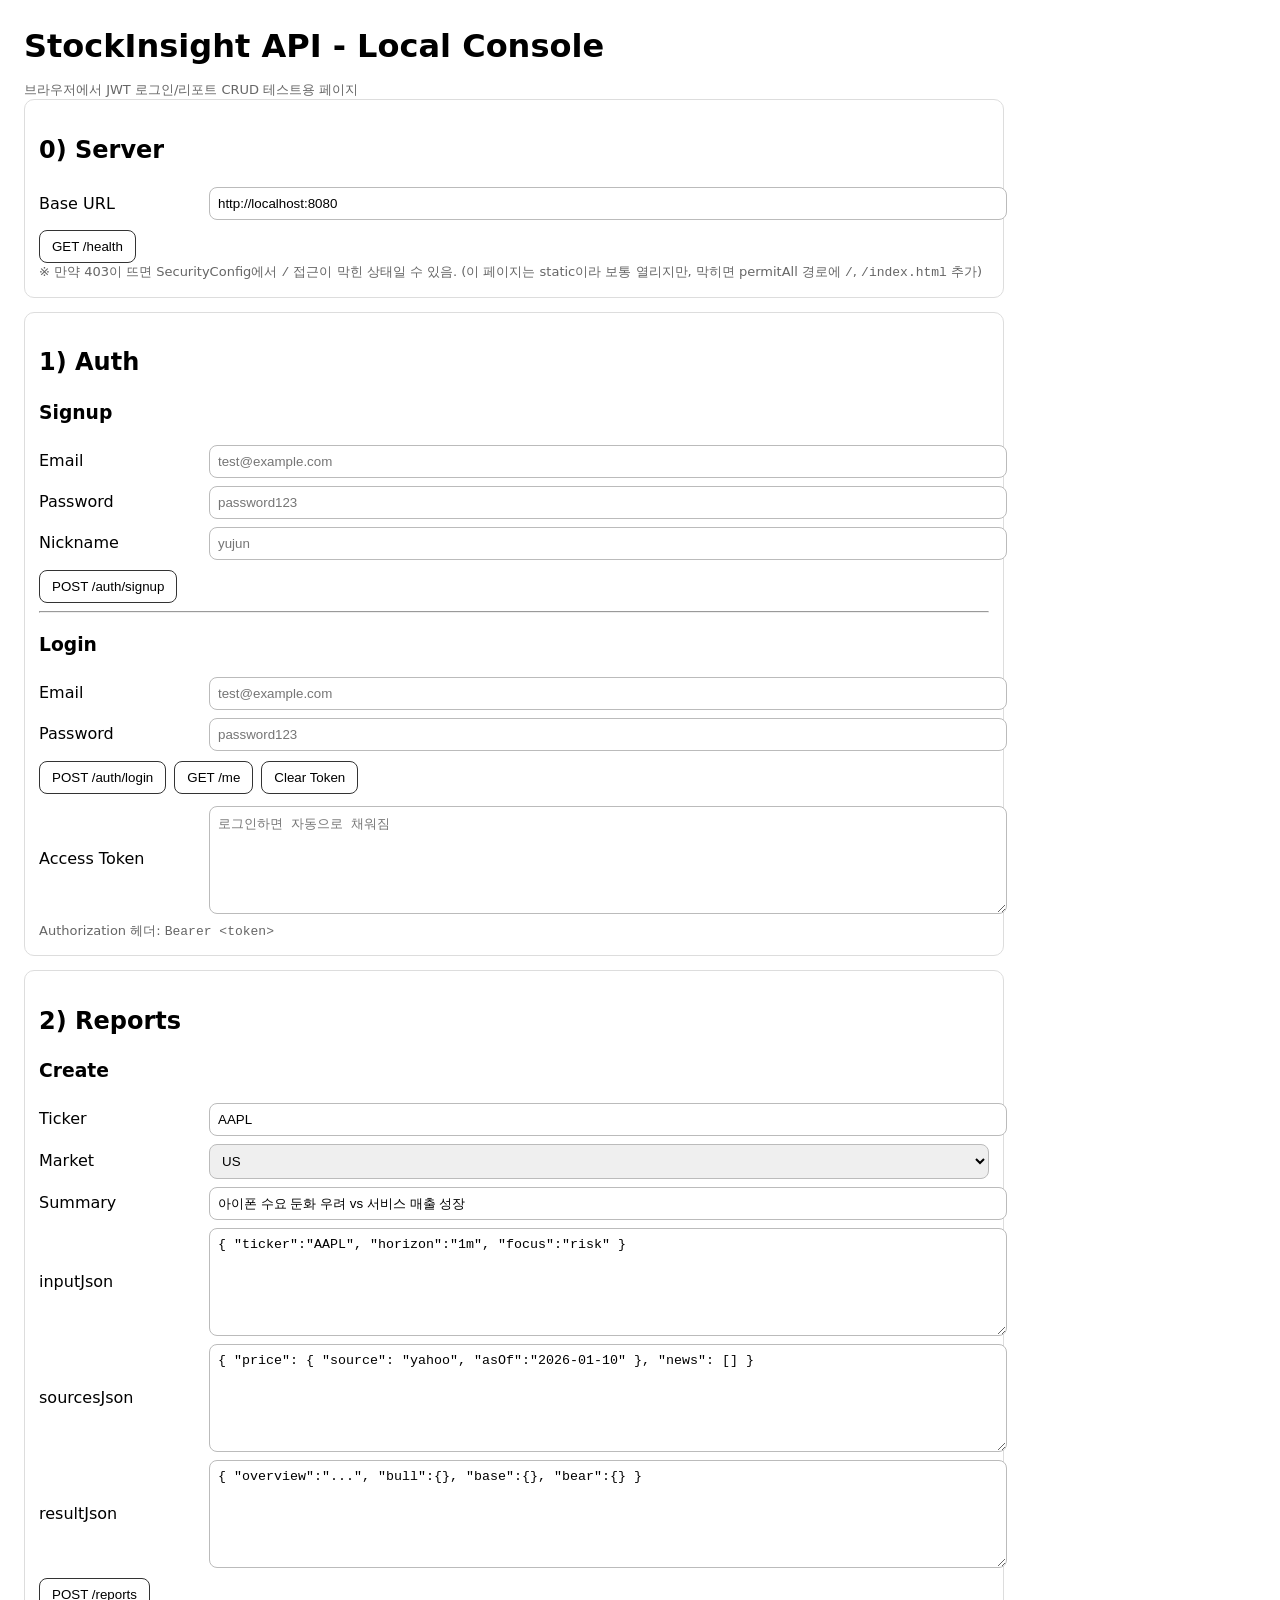
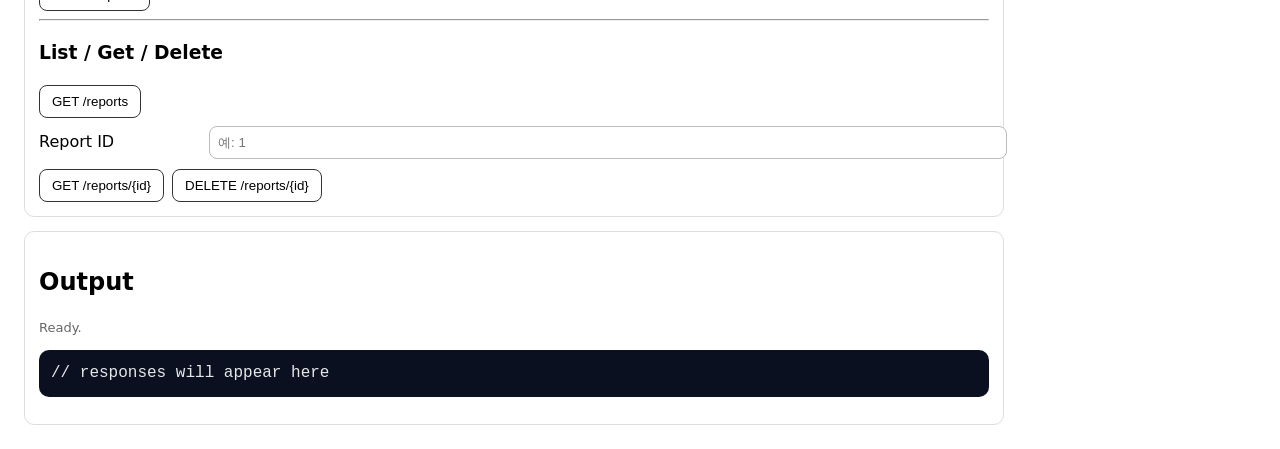
==== src/main/resources/static/index.html @ 6be4c39c "feat: implement reports CRUD endpoints (v0)" ====
<!doctype html>
<html lang="ko">
<head>
    <meta charset="utf-8" />
    <meta name="viewport" content="width=device-width,initial-scale=1" />
    <title>StockInsight API - Local Console</title>
    <style>
        body { font-family: system-ui, -apple-system, Arial, sans-serif; margin: 24px; line-height: 1.4; }
        h1 { margin: 0 0 12px; }
        .grid { display: grid; grid-template-columns: 1fr; gap: 14px; max-width: 980px; }
        .card { border: 1px solid #ddd; border-radius: 10px; padding: 14px; }
        .row { display: grid; grid-template-columns: 160px 1fr; gap: 10px; align-items: center; margin: 8px 0; }
        input, textarea, select { width: 100%; padding: 8px; border: 1px solid #bbb; border-radius: 8px; }
        textarea { min-height: 90px; font-family: ui-monospace, SFMono-Regular, Menlo, Monaco, Consolas, "Liberation Mono", monospace; }
        button { padding: 8px 12px; border: 1px solid #333; background: #fff; border-radius: 8px; cursor: pointer; }
        button:hover { background: #f2f2f2; }
        .btns { display: flex; gap: 8px; flex-wrap: wrap; margin-top: 10px; }
        .muted { color: #666; font-size: 13px; }
        .ok { color: #0a7; }
        .err { color: #c00; }
        pre { background: #0b1020; color: #e7e7e7; padding: 12px; border-radius: 10px; overflow: auto; }
        code { font-family: ui-monospace, SFMono-Regular, Menlo, Monaco, Consolas, "Liberation Mono", monospace; }
    </style>
</head>
<body>
<h1>StockInsight API - Local Console</h1>
<div class="muted">브라우저에서 JWT 로그인/리포트 CRUD 테스트용 페이지</div>

<div class="grid">

    <div class="card">
        <h2>0) Server</h2>
        <div class="row">
            <div>Base URL</div>
            <input id="baseUrl" value="http://localhost:8080" />
        </div>
        <div class="btns">
            <button onclick="health()">GET /health</button>
        </div>
        <div class="muted">※ 만약 403이 뜨면 SecurityConfig에서 <code>/</code> 접근이 막힌 상태일 수 있음. (이 페이지는 static이라 보통 열리지만, 막히면 permitAll 경로에 <code>/</code>, <code>/index.html</code> 추가)</div>
    </div>

    <div class="card">
        <h2>1) Auth</h2>

        <h3>Signup</h3>
        <div class="row">
            <div>Email</div>
            <input id="suEmail" placeholder="test@example.com" />
        </div>
        <div class="row">
            <div>Password</div>
            <input id="suPw" type="password" placeholder="password123" />
        </div>
        <div class="row">
            <div>Nickname</div>
            <input id="suNick" placeholder="yujun" />
        </div>
        <div class="btns">
            <button onclick="signup()">POST /auth/signup</button>
        </div>

        <hr />

        <h3>Login</h3>
        <div class="row">
            <div>Email</div>
            <input id="liEmail" placeholder="test@example.com" />
        </div>
        <div class="row">
            <div>Password</div>
            <input id="liPw" type="password" placeholder="password123" />
        </div>
        <div class="btns">
            <button onclick="login()">POST /auth/login</button>
            <button onclick="me()">GET /me</button>
            <button onclick="clearToken()">Clear Token</button>
        </div>

        <div class="row" style="margin-top:12px;">
            <div>Access Token</div>
            <textarea id="token" placeholder="로그인하면 자동으로 채워짐"></textarea>
        </div>
        <div class="muted">Authorization 헤더: <code>Bearer &lt;token&gt;</code></div>
    </div>

    <div class="card">
        <h2>2) Reports</h2>

        <h3>Create</h3>
        <div class="row">
            <div>Ticker</div>
            <input id="rpTicker" value="AAPL" />
        </div>
        <div class="row">
            <div>Market</div>
            <select id="rpMarket">
                <option value="US" selected>US</option>
                <option value="KR">KR</option>
            </select>
        </div>
        <div class="row">
            <div>Summary</div>
            <input id="rpSummary" value="아이폰 수요 둔화 우려 vs 서비스 매출 성장" />
        </div>
        <div class="row">
            <div>inputJson</div>
            <textarea id="rpInputJson">{ "ticker":"AAPL", "horizon":"1m", "focus":"risk" }</textarea>
        </div>
        <div class="row">
            <div>sourcesJson</div>
            <textarea id="rpSourcesJson">{ "price": { "source": "yahoo", "asOf":"2026-01-10" }, "news": [] }</textarea>
        </div>
        <div class="row">
            <div>resultJson</div>
            <textarea id="rpResultJson">{ "overview":"...", "bull":{}, "base":{}, "bear":{} }</textarea>
        </div>
        <div class="btns">
            <button onclick="createReport()">POST /reports</button>
        </div>

        <hr />

        <h3>List / Get / Delete</h3>
        <div class="btns">
            <button onclick="listReports()">GET /reports</button>
        </div>
        <div class="row">
            <div>Report ID</div>
            <input id="rpId" placeholder="예: 1" />
        </div>
        <div class="btns">
            <button onclick="getReport()">GET /reports/{id}</button>
            <button onclick="deleteReport()">DELETE /reports/{id}</button>
        </div>
    </div>

    <div class="card">
        <h2>Output</h2>
        <div id="status" class="muted">Ready.</div>
        <pre id="out"><code>// responses will appear here</code></pre>
    </div>

</div>

<script>
    function $(id){ return document.getElementById(id); }

    function baseUrl(){
        return $("baseUrl").value.replace(/\/+$/,'');
    }

    function setStatus(msg, ok=true){
        const el = $("status");
        el.className = ok ? "ok" : "err";
        el.textContent = msg;
    }

    function pretty(obj){
        try { return JSON.stringify(obj, null, 2); } catch(e) { return String(obj); }
    }

    async function request(method, path, body=null, auth=false){
        const url = baseUrl() + path;

        const headers = { "Content-Type": "application/json" };
        if(auth){
            const t = $("token").value.trim();
            if(!t){
                setStatus("토큰이 비어있음: 먼저 로그인하세요.", false);
                throw new Error("No token");
            }
            headers["Authorization"] = "Bearer " + t;
        }

        const opts = { method, headers };
        if(body !== null){
            opts.body = JSON.stringify(body);
        }

        const res = await fetch(url, opts);
        const text = await res.text();

        let data;
        try { data = text ? JSON.parse(text) : null; }
        catch(e){ data = text; }

        $("out").textContent =
            `HTTP ${res.status} ${res.statusText}\n` +
            `URL: ${url}\n\n` +
            (typeof data === "string" ? data : pretty(data));

        if(!res.ok){
            setStatus(`❌ ${method} ${path} -> ${res.status}`, false);
        }else{
            setStatus(`✅ ${method} ${path} -> ${res.status}`, true);
        }
        return { res, data };
    }

    // --- Server ---
    async function health(){
        await request("GET", "/health");
    }

    // --- Auth ---
    async function signup(){
        const body = {
            email: $("suEmail").value.trim(),
            password: $("suPw").value,
            nickname: $("suNick").value.trim()
        };
        await request("POST", "/auth/signup", body);
    }

    async function login(){
        const body = {
            email: $("liEmail").value.trim(),
            password: $("liPw").value
        };
        const { data } = await request("POST", "/auth/login", body);

        // { "accessToken": "..." } 기대
        if(data && data.accessToken){
            $("token").value = data.accessToken;
            setStatus("✅ 로그인 성공: 토큰 저장됨", true);
        }
    }

    async function me(){
        await request("GET", "/me", null, true);
    }

    function clearToken(){
        $("token").value = "";
        setStatus("Token cleared.", true);
        $("out").textContent = "// responses will appear here";
    }

    // --- Reports ---
    function parseJsonOrFail(textareaId){
        const raw = $(textareaId).value.trim();
        if(!raw) return "{}";
        // 서버는 String으로 저장할 거라 "문자열"로 넘겨야 함.
        // 하지만 사용자가 JSON을 입력하니, 일단 JSON parse 검증만 하고,
        // 다시 string으로 원문을 저장하는 방식으로 전송.
        JSON.parse(raw);
        return raw;
    }

    async function createReport(){
        const body = {
            ticker: $("rpTicker").value.trim(),
            market: $("rpMarket").value,
            summary: $("rpSummary").value.trim(),
            inputJson: parseJsonOrFail("rpInputJson"),
            sourcesJson: parseJsonOrFail("rpSourcesJson"),
            resultJson: parseJsonOrFail("rpResultJson")
        };
        await request("POST", "/reports", body, true);
    }

    async function listReports(){
        await request("GET", "/reports", null, true);
    }

    async function getReport(){
        const id = $("rpId").value.trim();
        if(!id){ setStatus("Report ID를 입력하세요.", false); return; }
        await request("GET", `/reports/${encodeURIComponent(id)}`, null, true);
    }

    async function deleteReport(){
        const id = $("rpId").value.trim();
        if(!id){ setStatus("Report ID를 입력하세요.", false); return; }
        await request("DELETE", `/reports/${encodeURIComponent(id)}`, null, true);
    }
</script>
</body>
</html>
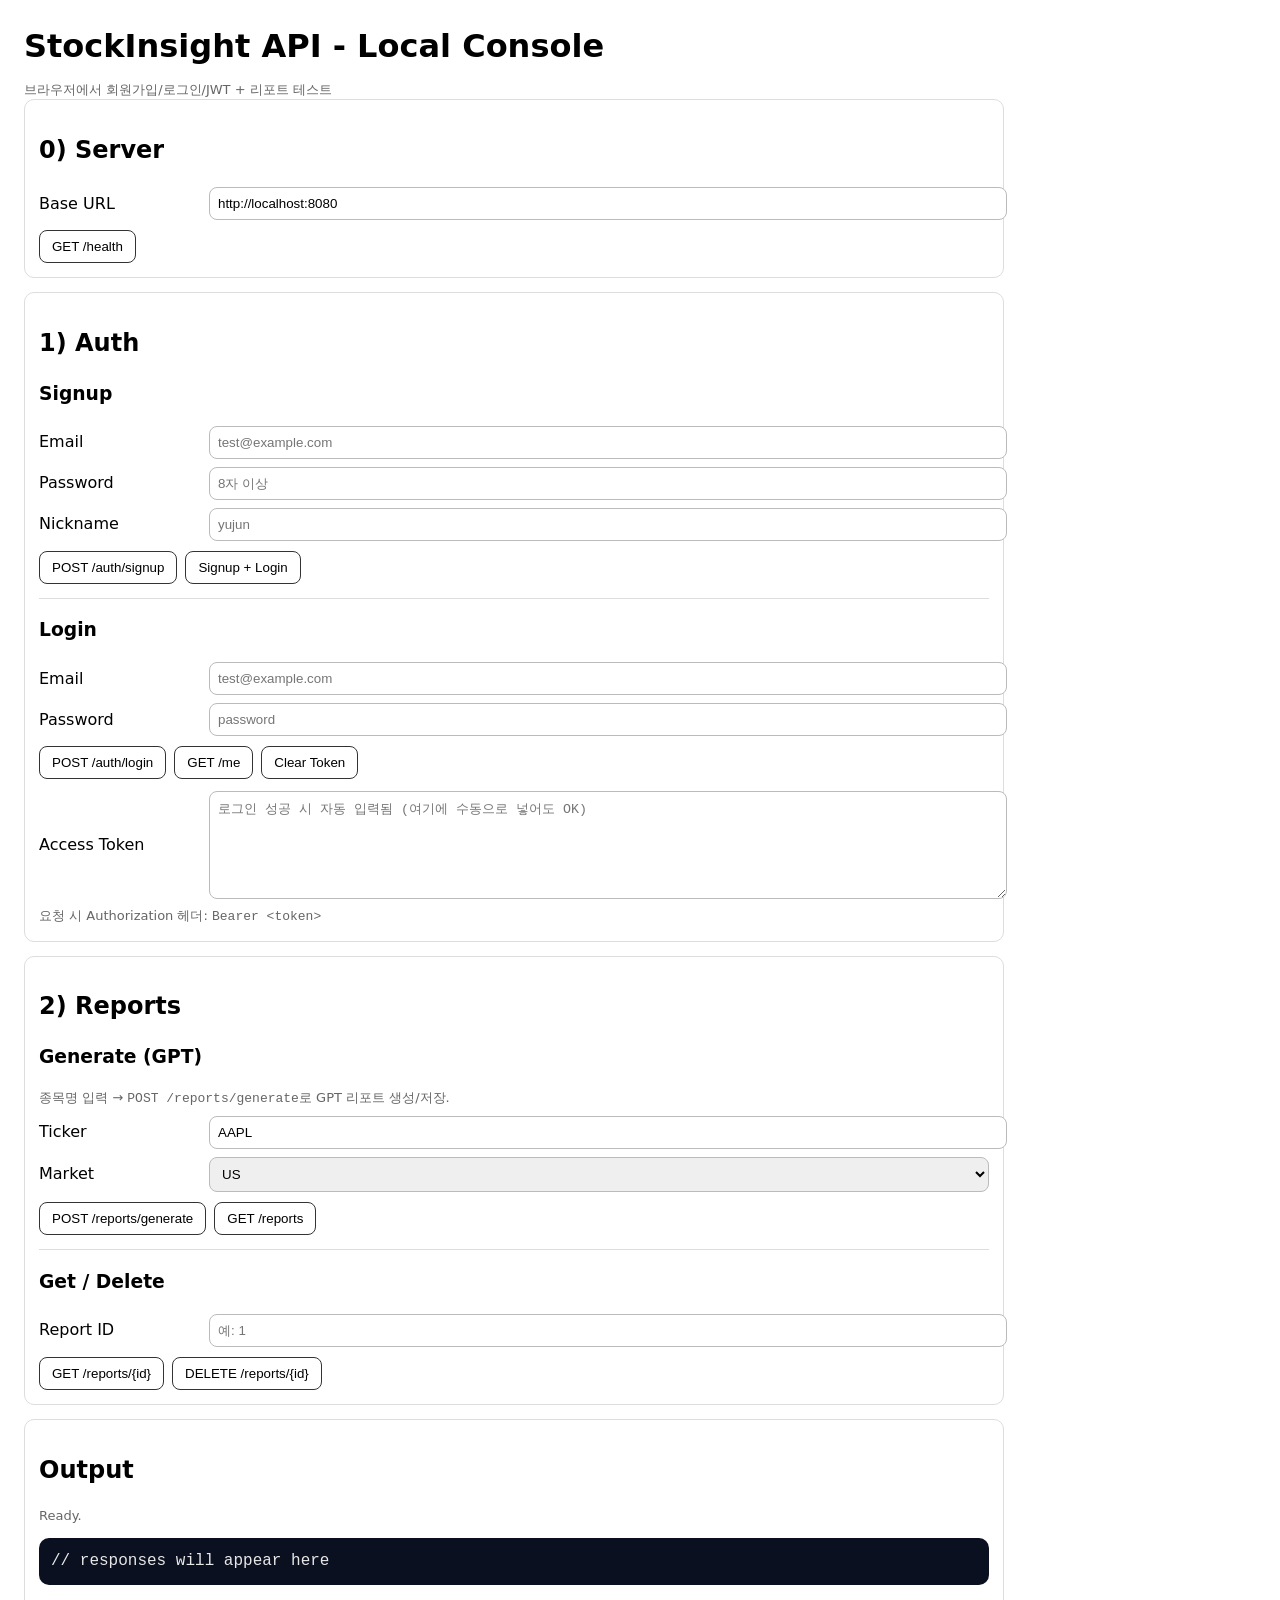
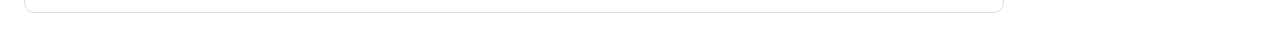
==== commit 450797d6: "feat(report): add GPT-based report generation endpoint (billing pending)" ====
--- a/src/main/resources/static/index.html
+++ b/src/main/resources/static/index.html
@@ -20,11 +20,13 @@
         .err { color: #c00; }
         pre { background: #0b1020; color: #e7e7e7; padding: 12px; border-radius: 10px; overflow: auto; }
         code { font-family: ui-monospace, SFMono-Regular, Menlo, Monaco, Consolas, "Liberation Mono", monospace; }
+        hr { border: 0; border-top: 1px solid #ddd; margin: 14px 0; }
     </style>
 </head>
+
 <body>
 <h1>StockInsight API - Local Console</h1>
-<div class="muted">브라우저에서 JWT 로그인/리포트 CRUD 테스트용 페이지</div>
+<div class="muted">브라우저에서 회원가입/로그인/JWT + 리포트 테스트</div>
 
 <div class="grid">
 
@@ -37,7 +39,6 @@
         <div class="btns">
             <button onclick="health()">GET /health</button>
         </div>
-        <div class="muted">※ 만약 403이 뜨면 SecurityConfig에서 <code>/</code> 접근이 막힌 상태일 수 있음. (이 페이지는 static이라 보통 열리지만, 막히면 permitAll 경로에 <code>/</code>, <code>/index.html</code> 추가)</div>
     </div>
 
     <div class="card">
@@ -50,7 +51,7 @@
         </div>
         <div class="row">
             <div>Password</div>
-            <input id="suPw" type="password" placeholder="password123" />
+            <input id="suPw" type="password" placeholder="8자 이상" />
         </div>
         <div class="row">
             <div>Nickname</div>
@@ -58,6 +59,7 @@
         </div>
         <div class="btns">
             <button onclick="signup()">POST /auth/signup</button>
+            <button onclick="signupAndLogin()">Signup + Login</button>
         </div>
 
         <hr />
@@ -69,7 +71,7 @@
         </div>
         <div class="row">
             <div>Password</div>
-            <input id="liPw" type="password" placeholder="password123" />
+            <input id="liPw" type="password" placeholder="password" />
         </div>
         <div class="btns">
             <button onclick="login()">POST /auth/login</button>
@@ -79,52 +81,37 @@
 
         <div class="row" style="margin-top:12px;">
             <div>Access Token</div>
-            <textarea id="token" placeholder="로그인하면 자동으로 채워짐"></textarea>
-        </div>
-        <div class="muted">Authorization 헤더: <code>Bearer &lt;token&gt;</code></div>
+            <textarea id="token" placeholder="로그인 성공 시 자동 입력됨 (여기에 수동으로 넣어도 OK)"></textarea>
+        </div>
+        <div class="muted">요청 시 Authorization 헤더: <code>Bearer &lt;token&gt;</code></div>
     </div>
 
     <div class="card">
         <h2>2) Reports</h2>
 
-        <h3>Create</h3>
+        <h3>Generate (GPT)</h3>
+        <div class="muted">
+            종목명 입력 → <code>POST /reports/generate</code>로 GPT 리포트 생성/저장.
+        </div>
         <div class="row">
             <div>Ticker</div>
-            <input id="rpTicker" value="AAPL" />
+            <input id="genTicker" value="AAPL" />
         </div>
         <div class="row">
             <div>Market</div>
-            <select id="rpMarket">
+            <select id="genMarket">
                 <option value="US" selected>US</option>
                 <option value="KR">KR</option>
             </select>
         </div>
-        <div class="row">
-            <div>Summary</div>
-            <input id="rpSummary" value="아이폰 수요 둔화 우려 vs 서비스 매출 성장" />
-        </div>
-        <div class="row">
-            <div>inputJson</div>
-            <textarea id="rpInputJson">{ "ticker":"AAPL", "horizon":"1m", "focus":"risk" }</textarea>
-        </div>
-        <div class="row">
-            <div>sourcesJson</div>
-            <textarea id="rpSourcesJson">{ "price": { "source": "yahoo", "asOf":"2026-01-10" }, "news": [] }</textarea>
-        </div>
-        <div class="row">
-            <div>resultJson</div>
-            <textarea id="rpResultJson">{ "overview":"...", "bull":{}, "base":{}, "bear":{} }</textarea>
-        </div>
-        <div class="btns">
-            <button onclick="createReport()">POST /reports</button>
+        <div class="btns">
+            <button onclick="generateReport()">POST /reports/generate</button>
+            <button onclick="listReports()">GET /reports</button>
         </div>
 
         <hr />
 
-        <h3>List / Get / Delete</h3>
-        <div class="btns">
-            <button onclick="listReports()">GET /reports</button>
-        </div>
+        <h3>Get / Delete</h3>
         <div class="row">
             <div>Report ID</div>
             <input id="rpId" placeholder="예: 1" />
@@ -167,7 +154,7 @@
         if(auth){
             const t = $("token").value.trim();
             if(!t){
-                setStatus("토큰이 비어있음: 먼저 로그인하세요.", false);
+                setStatus("토큰이 비어있음: 로그인 후 다시 시도하세요.", false);
                 throw new Error("No token");
             }
             headers["Authorization"] = "Bearer " + t;
@@ -210,7 +197,13 @@
             password: $("suPw").value,
             nickname: $("suNick").value.trim()
         };
-        await request("POST", "/auth/signup", body);
+        const { data } = await request("POST", "/auth/signup", body);
+
+        // signup 성공하면 login 입력란에 자동 채움
+        if(body.email) $("liEmail").value = body.email;
+        if(body.password) $("liPw").value = body.password;
+
+        return data;
     }
 
     async function login(){
@@ -220,11 +213,18 @@
         };
         const { data } = await request("POST", "/auth/login", body);
 
-        // { "accessToken": "..." } 기대
+        // LoginResponse: { accessToken: "..." }
         if(data && data.accessToken){
             $("token").value = data.accessToken;
             setStatus("✅ 로그인 성공: 토큰 저장됨", true);
-        }
+        } else {
+            setStatus("❌ 로그인 응답에 accessToken이 없음", false);
+        }
+    }
+
+    async function signupAndLogin(){
+        await signup();
+        await login();
     }
 
     async function me(){
@@ -238,26 +238,12 @@
     }
 
     // --- Reports ---
-    function parseJsonOrFail(textareaId){
-        const raw = $(textareaId).value.trim();
-        if(!raw) return "{}";
-        // 서버는 String으로 저장할 거라 "문자열"로 넘겨야 함.
-        // 하지만 사용자가 JSON을 입력하니, 일단 JSON parse 검증만 하고,
-        // 다시 string으로 원문을 저장하는 방식으로 전송.
-        JSON.parse(raw);
-        return raw;
-    }
-
-    async function createReport(){
+    async function generateReport(){
         const body = {
-            ticker: $("rpTicker").value.trim(),
-            market: $("rpMarket").value,
-            summary: $("rpSummary").value.trim(),
-            inputJson: parseJsonOrFail("rpInputJson"),
-            sourcesJson: parseJsonOrFail("rpSourcesJson"),
-            resultJson: parseJsonOrFail("rpResultJson")
+            ticker: $("genTicker").value.trim(),
+            market: $("genMarket").value
         };
-        await request("POST", "/reports", body, true);
+        await request("POST", "/reports/generate", body, true);
     }
 
     async function listReports(){
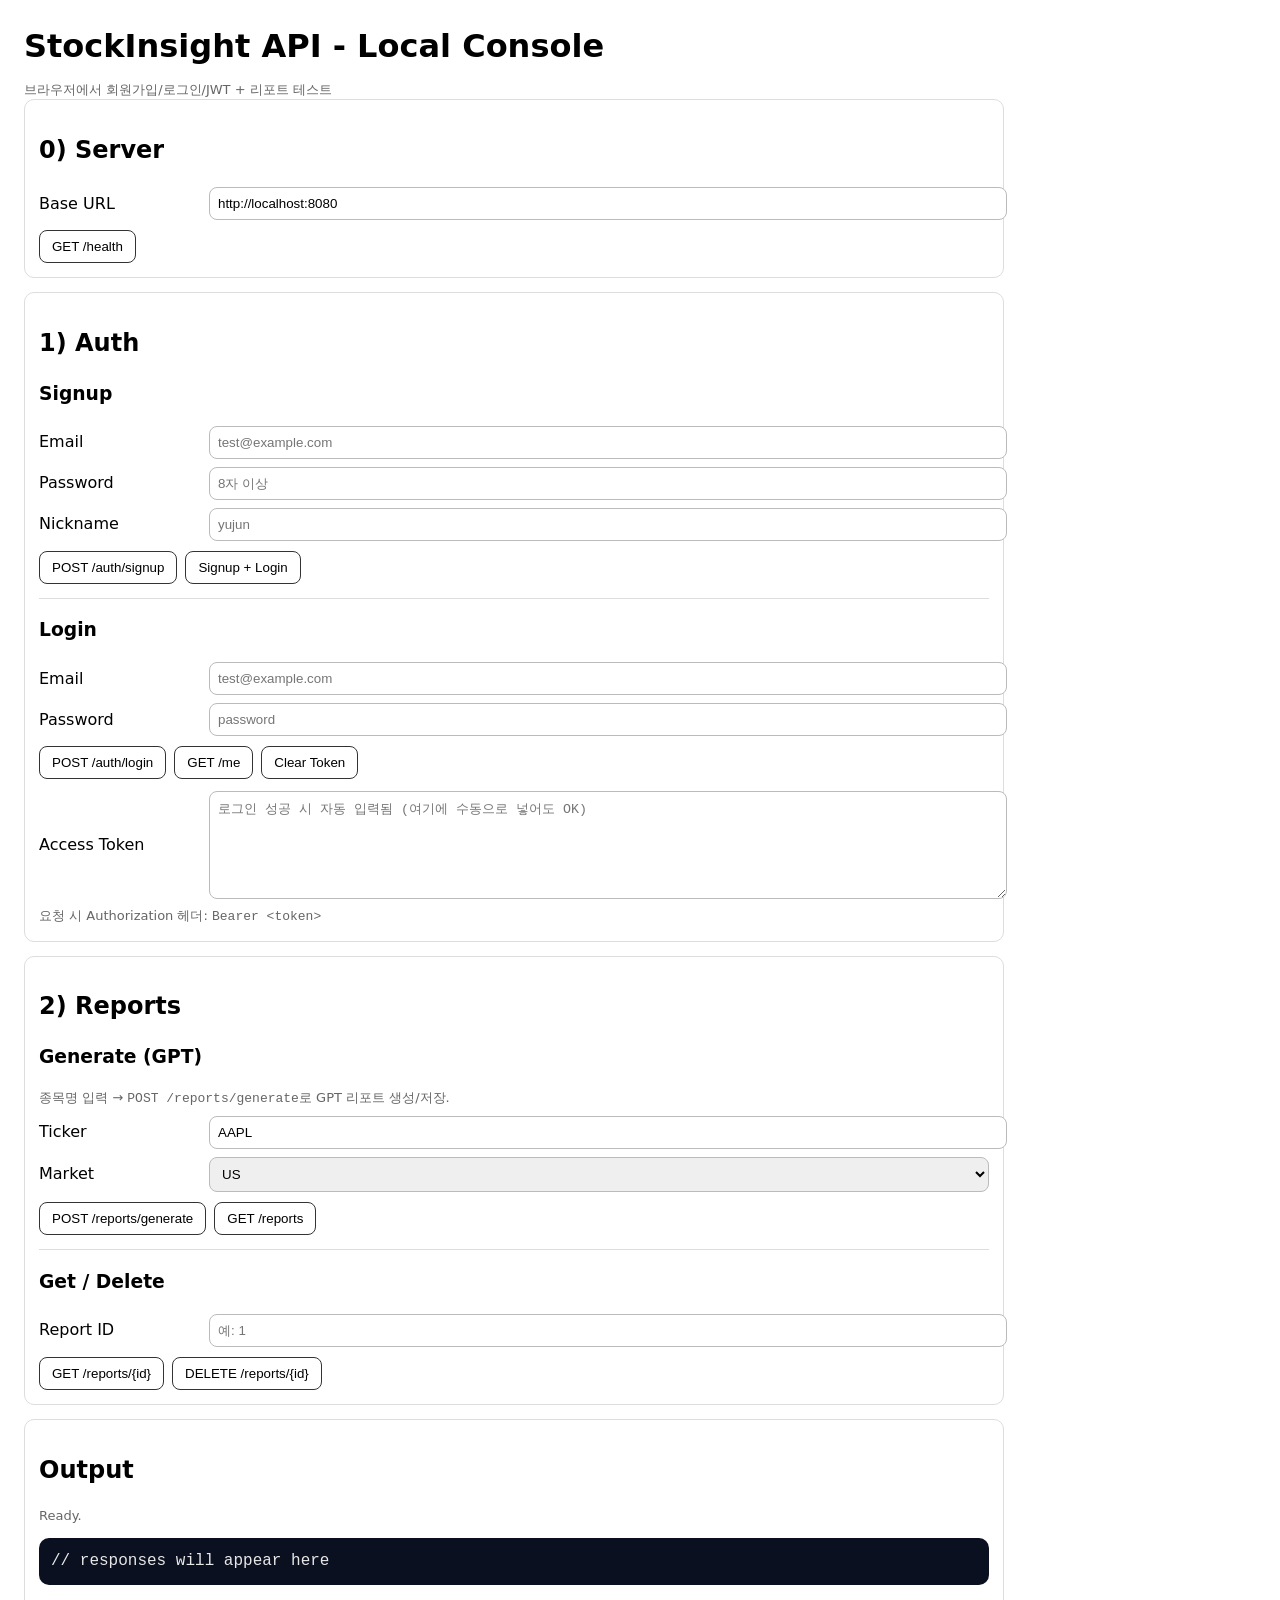
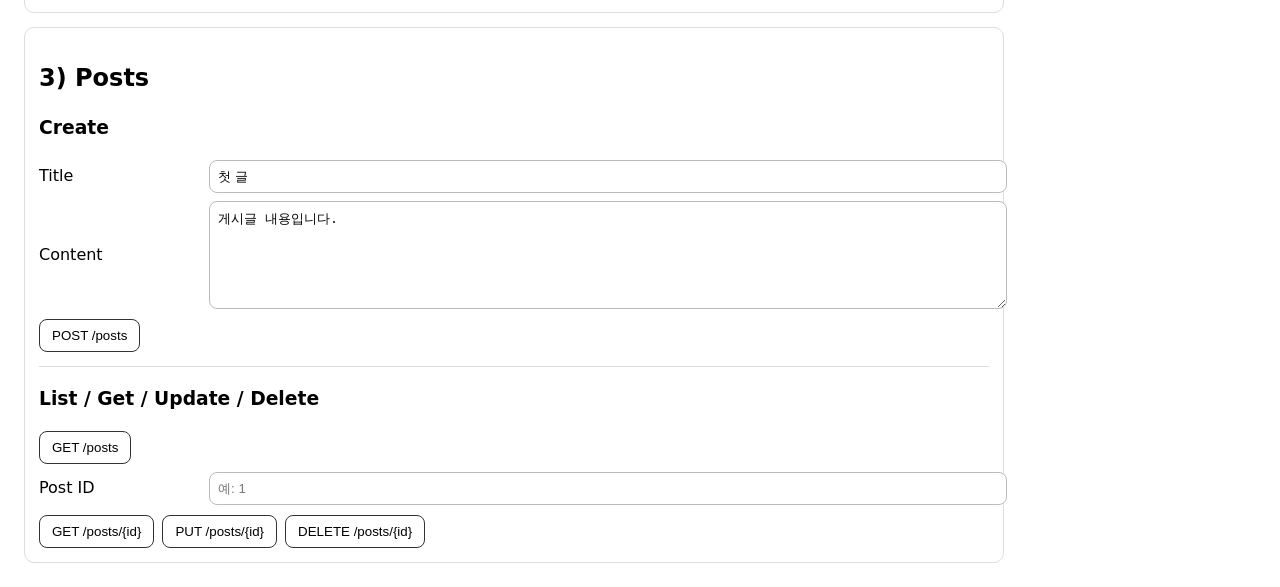
==== commit f7044cf2: "feat(posts): implement post entity, repository, and CRUD APIs" ====
--- a/src/main/resources/static/index.html
+++ b/src/main/resources/static/index.html
@@ -128,6 +128,42 @@
         <pre id="out"><code>// responses will appear here</code></pre>
     </div>
 
+    <div class="card">
+        <h2>3) Posts</h2>
+
+        <h3>Create</h3>
+        <div class="row">
+            <div>Title</div>
+            <input id="psTitle" value="첫 글" />
+        </div>
+        <div class="row">
+            <div>Content</div>
+            <textarea id="psContent">게시글 내용입니다.</textarea>
+        </div>
+        <div class="btns">
+            <button onclick="createPost()">POST /posts</button>
+        </div>
+
+        <hr />
+
+        <h3>List / Get / Update / Delete</h3>
+        <div class="btns">
+            <button onclick="listPosts()">GET /posts</button>
+        </div>
+
+        <div class="row">
+            <div>Post ID</div>
+            <input id="psId" placeholder="예: 1" />
+        </div>
+
+        <div class="btns">
+            <button onclick="getPost()">GET /posts/{id}</button>
+            <button onclick="updatePost()">PUT /posts/{id}</button>
+            <button onclick="deletePost()">DELETE /posts/{id}</button>
+        </div>
+    </div>
+
+
 </div>
 
 <script>
@@ -261,6 +297,42 @@
         if(!id){ setStatus("Report ID를 입력하세요.", false); return; }
         await request("DELETE", `/reports/${encodeURIComponent(id)}`, null, true);
     }
+
+    // --- Posts ---
+    async function createPost(){
+        const body = {
+            title: $("psTitle").value.trim(),
+            content: $("psContent").value
+        };
+        await request("POST", "/posts", body, true);
+    }
+
+    async function listPosts(){
+        await request("GET", "/posts", null, true);
+    }
+
+    async function getPost(){
+        const id = $("psId").value.trim();
+        if(!id){ setStatus("Post ID를 입력하세요.", false); return; }
+        await request("GET", `/posts/${encodeURIComponent(id)}`, null, true);
+    }
+
+    async function updatePost(){
+        const id = $("psId").value.trim();
+        if(!id){ setStatus("Post ID를 입력하세요.", false); return; }
+
+        const body = {
+            title: $("psTitle").value.trim(),
+            content: $("psContent").value
+        };
+        await request("PUT", `/posts/${encodeURIComponent(id)}`, body, true);
+    }
+
+    async function deletePost(){
+        const id = $("psId").value.trim();
+        if(!id){ setStatus("Post ID를 입력하세요.", false); return; }
+        await request("DELETE", `/posts/${encodeURIComponent(id)}`, null, true);
+    }
 </script>
 </body>
 </html>
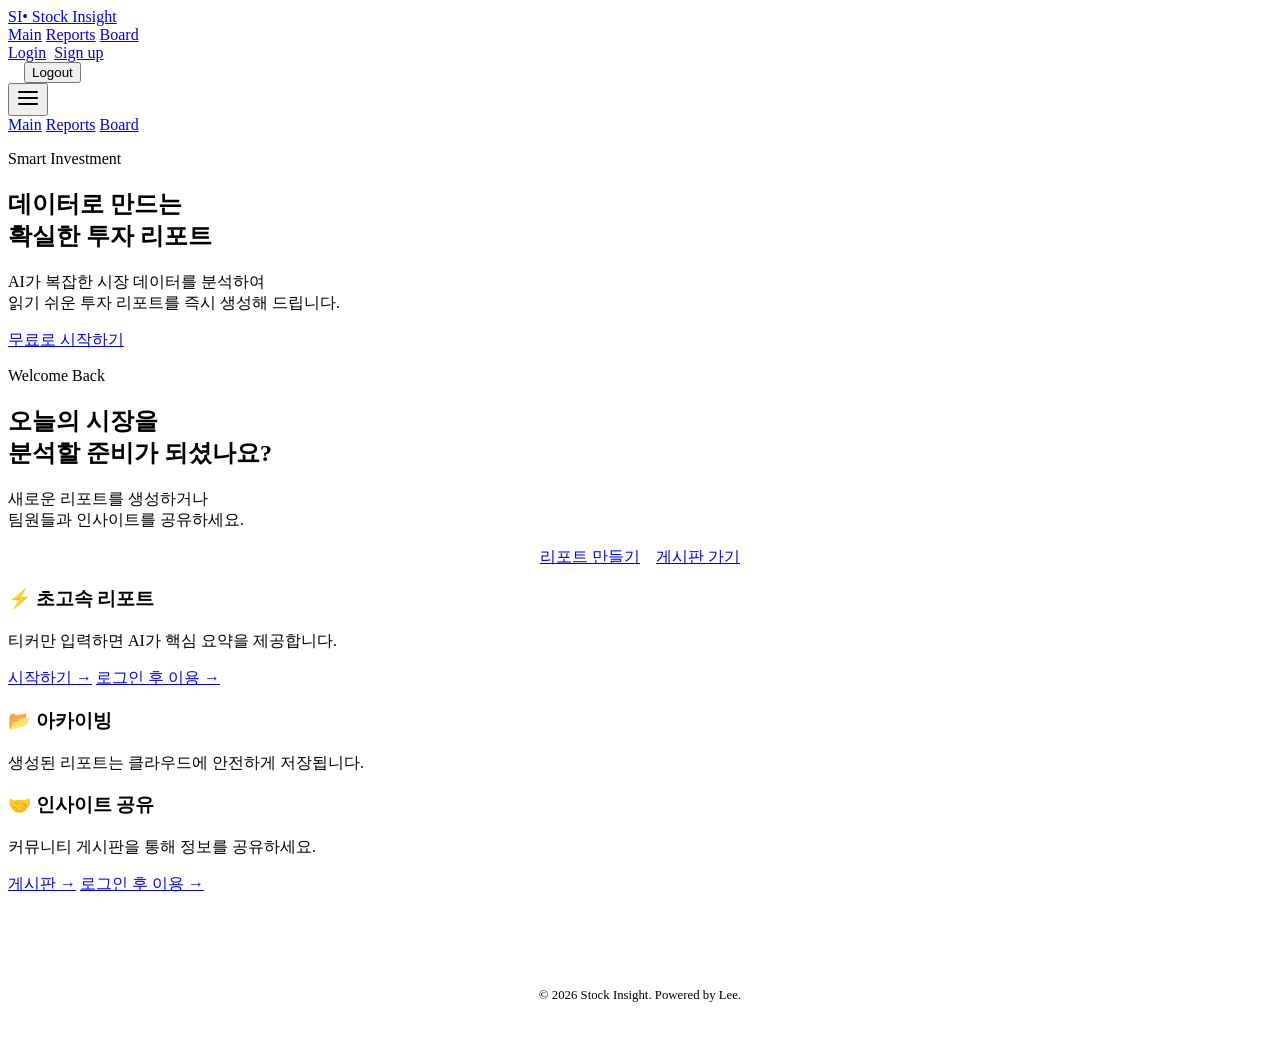
==== commit c067f8c3: "feat(web_page): implement initial frontend pages" ====
--- a/src/main/resources/static/index.html
+++ b/src/main/resources/static/index.html
@@ -1,338 +1,97 @@
 <!doctype html>
 <html lang="ko">
 <head>
-    <meta charset="utf-8" />
-    <meta name="viewport" content="width=device-width,initial-scale=1" />
-    <title>StockInsight API - Local Console</title>
-    <style>
-        body { font-family: system-ui, -apple-system, Arial, sans-serif; margin: 24px; line-height: 1.4; }
-        h1 { margin: 0 0 12px; }
-        .grid { display: grid; grid-template-columns: 1fr; gap: 14px; max-width: 980px; }
-        .card { border: 1px solid #ddd; border-radius: 10px; padding: 14px; }
-        .row { display: grid; grid-template-columns: 160px 1fr; gap: 10px; align-items: center; margin: 8px 0; }
-        input, textarea, select { width: 100%; padding: 8px; border: 1px solid #bbb; border-radius: 8px; }
-        textarea { min-height: 90px; font-family: ui-monospace, SFMono-Regular, Menlo, Monaco, Consolas, "Liberation Mono", monospace; }
-        button { padding: 8px 12px; border: 1px solid #333; background: #fff; border-radius: 8px; cursor: pointer; }
-        button:hover { background: #f2f2f2; }
-        .btns { display: flex; gap: 8px; flex-wrap: wrap; margin-top: 10px; }
-        .muted { color: #666; font-size: 13px; }
-        .ok { color: #0a7; }
-        .err { color: #c00; }
-        pre { background: #0b1020; color: #e7e7e7; padding: 12px; border-radius: 10px; overflow: auto; }
-        code { font-family: ui-monospace, SFMono-Regular, Menlo, Monaco, Consolas, "Liberation Mono", monospace; }
-        hr { border: 0; border-top: 1px solid #ddd; margin: 14px 0; }
-    </style>
+    <meta charset="UTF-8" />
+    <meta name="viewport" content="width=device-width, initial-scale=1.0" />
+    <title>Stock Insight</title>
+    <link rel="stylesheet" href="/css/styles.css" />
 </head>
+<body>
+<header class="site-header">
+    <a href="/index.html" class="logo">SI<span>•</span> Stock Insight</a>
 
-<body>
-<h1>StockInsight API - Local Console</h1>
-<div class="muted">브라우저에서 회원가입/로그인/JWT + 리포트 테스트</div>
+    <nav class="nav desktop-only">
+        <a href="/index.html" class="active">Main</a>
+        <a href="/reports.html" class="auth-user hidden">Reports</a>
+        <a href="/posts.html" class="auth-user hidden">Board</a>
+    </nav>
 
-<div class="grid">
+    <div class="nav-actions">
+        <div class="auth-guest" style="display: flex; gap: 0.5rem;">
+            <a class="button ghost" href="/login.html">Login</a>
+            <a class="button primary" href="/signup.html">Sign up</a>
+        </div>
+        <div class="auth-user hidden" style="display: flex; gap: 0.5rem;">
+            <span id="userNameDisplay" style="align-self:center; font-weight:600; margin-right:0.5rem; color:var(--primary);"></span>
+            <button class="button ghost" onclick="logout()">Logout</button>
+        </div>
+        <button id="menuToggle" class="menu-toggle">
+            <svg width="24" height="24" viewBox="0 0 24 24" fill="none" stroke="currentColor" stroke-width="2">
+                <path d="M3 12h18M3 6h18M3 18h18" stroke-linecap="round" stroke-linejoin="round"/>
+            </svg>
+        </button>
+    </div>
+</header>
 
-    <div class="card">
-        <h2>0) Server</h2>
-        <div class="row">
-            <div>Base URL</div>
-            <input id="baseUrl" value="http://localhost:8080" />
+<nav id="mobileMenu" class="mobile-nav">
+    <a href="/index.html">Main</a>
+    <a href="/reports.html" class="auth-user hidden">Reports</a>
+    <a href="/posts.html" class="auth-user hidden">Board</a>
+</nav>
+
+<main class="page">
+    <section class="hero">
+        <div class="hero-copy">
+            <div class="auth-guest">
+                <p class="eyebrow">Smart Investment</p>
+                <h1>데이터로 만드는<br />확실한 투자 리포트</h1>
+                <p class="lead">
+                    AI가 복잡한 시장 데이터를 분석하여<br>
+                    읽기 쉬운 투자 리포트를 즉시 생성해 드립니다.
+                </p>
+                <div class="cta-row">
+                    <a class="button primary" href="/signup.html">무료로 시작하기</a>
+                </div>
+            </div>
+
+            <div class="auth-user hidden">
+                <p class="eyebrow">Welcome Back</p>
+                <h1>오늘의 시장을<br />분석할 준비가 되셨나요?</h1>
+                <p class="lead">
+                    새로운 리포트를 생성하거나<br>팀원들과 인사이트를 공유하세요.
+                </p>
+                <div class="cta-row" style="display: flex; justify-content: center; gap: 1rem;">
+                    <a class="button primary" href="/reports.html">리포트 만들기</a>
+                    <a class="button ghost" href="/posts.html">게시판 가기</a>
+                </div>
+            </div>
         </div>
-        <div class="btns">
-            <button onclick="health()">GET /health</button>
-        </div>
-    </div>
+    </section>
 
-    <div class="card">
-        <h2>1) Auth</h2>
+    <section class="feature-grid">
+        <article class="feature-card">
+            <h3>⚡️ 초고속 리포트</h3>
+            <p>티커만 입력하면 AI가 핵심 요약을 제공합니다.</p>
+            <a href="/reports.html" class="text-link auth-user hidden">시작하기 &rarr;</a>
+            <a href="/login.html" class="text-link auth-guest">로그인 후 이용 &rarr;</a>
+        </article>
+        <article class="feature-card">
+            <h3>📂 아카이빙</h3>
+            <p>생성된 리포트는 클라우드에 안전하게 저장됩니다.</p>
+        </article>
+        <article class="feature-card">
+            <h3>🤝 인사이트 공유</h3>
+            <p>커뮤니티 게시판을 통해 정보를 공유하세요.</p>
+            <a href="/posts.html" class="text-link auth-user hidden">게시판 &rarr;</a>
+            <a href="/login.html" class="text-link auth-guest">로그인 후 이용 &rarr;</a>
+        </article>
+    </section>
+</main>
 
-        <h3>Signup</h3>
-        <div class="row">
-            <div>Email</div>
-            <input id="suEmail" placeholder="test@example.com" />
-        </div>
-        <div class="row">
-            <div>Password</div>
-            <input id="suPw" type="password" placeholder="8자 이상" />
-        </div>
-        <div class="row">
-            <div>Nickname</div>
-            <input id="suNick" placeholder="yujun" />
-        </div>
-        <div class="btns">
-            <button onclick="signup()">POST /auth/signup</button>
-            <button onclick="signupAndLogin()">Signup + Login</button>
-        </div>
+<footer style="text-align: center; padding: 2rem; color: var(--text-muted); font-size: 0.8rem; margin-top: 3rem; border-top: 1px solid var(--border);">
+    <p>© 2026 Stock Insight. Powered by Lee.</p>
+</footer>
 
-        <hr />
-
-        <h3>Login</h3>
-        <div class="row">
-            <div>Email</div>
-            <input id="liEmail" placeholder="test@example.com" />
-        </div>
-        <div class="row">
-            <div>Password</div>
-            <input id="liPw" type="password" placeholder="password" />
-        </div>
-        <div class="btns">
-            <button onclick="login()">POST /auth/login</button>
-            <button onclick="me()">GET /me</button>
-            <button onclick="clearToken()">Clear Token</button>
-        </div>
-
-        <div class="row" style="margin-top:12px;">
-            <div>Access Token</div>
-            <textarea id="token" placeholder="로그인 성공 시 자동 입력됨 (여기에 수동으로 넣어도 OK)"></textarea>
-        </div>
-        <div class="muted">요청 시 Authorization 헤더: <code>Bearer &lt;token&gt;</code></div>
-    </div>
-
-    <div class="card">
-        <h2>2) Reports</h2>
-
-        <h3>Generate (GPT)</h3>
-        <div class="muted">
-            종목명 입력 → <code>POST /reports/generate</code>로 GPT 리포트 생성/저장.
-        </div>
-        <div class="row">
-            <div>Ticker</div>
-            <input id="genTicker" value="AAPL" />
-        </div>
-        <div class="row">
-            <div>Market</div>
-            <select id="genMarket">
-                <option value="US" selected>US</option>
-                <option value="KR">KR</option>
-            </select>
-        </div>
-        <div class="btns">
-            <button onclick="generateReport()">POST /reports/generate</button>
-            <button onclick="listReports()">GET /reports</button>
-        </div>
-
-        <hr />
-
-        <h3>Get / Delete</h3>
-        <div class="row">
-            <div>Report ID</div>
-            <input id="rpId" placeholder="예: 1" />
-        </div>
-        <div class="btns">
-            <button onclick="getReport()">GET /reports/{id}</button>
-            <button onclick="deleteReport()">DELETE /reports/{id}</button>
-        </div>
-    </div>
-
-    <div class="card">
-        <h2>Output</h2>
-        <div id="status" class="muted">Ready.</div>
-        <pre id="out"><code>// responses will appear here</code></pre>
-    </div>
-
-    <div class="card">
-        <h2>3) Posts</h2>
-
-        <h3>Create</h3>
-        <div class="row">
-            <div>Title</div>
-            <input id="psTitle" value="첫 글" />
-        </div>
-        <div class="row">
-            <div>Content</div>
-            <textarea id="psContent">게시글 내용입니다.</textarea>
-        </div>
-        <div class="btns">
-            <button onclick="createPost()">POST /posts</button>
-        </div>
-
-        <hr />
-
-        <h3>List / Get / Update / Delete</h3>
-        <div class="btns">
-            <button onclick="listPosts()">GET /posts</button>
-        </div>
-
-        <div class="row">
-            <div>Post ID</div>
-            <input id="psId" placeholder="예: 1" />
-        </div>
-
-        <div class="btns">
-            <button onclick="getPost()">GET /posts/{id}</button>
-            <button onclick="updatePost()">PUT /posts/{id}</button>
-            <button onclick="deletePost()">DELETE /posts/{id}</button>
-        </div>
-    </div>
-
-
-</div>
-
-<script>
-    function $(id){ return document.getElementById(id); }
-
-    function baseUrl(){
-        return $("baseUrl").value.replace(/\/+$/,'');
-    }
-
-    function setStatus(msg, ok=true){
-        const el = $("status");
-        el.className = ok ? "ok" : "err";
-        el.textContent = msg;
-    }
-
-    function pretty(obj){
-        try { return JSON.stringify(obj, null, 2); } catch(e) { return String(obj); }
-    }
-
-    async function request(method, path, body=null, auth=false){
-        const url = baseUrl() + path;
-
-        const headers = { "Content-Type": "application/json" };
-        if(auth){
-            const t = $("token").value.trim();
-            if(!t){
-                setStatus("토큰이 비어있음: 로그인 후 다시 시도하세요.", false);
-                throw new Error("No token");
-            }
-            headers["Authorization"] = "Bearer " + t;
-        }
-
-        const opts = { method, headers };
-        if(body !== null){
-            opts.body = JSON.stringify(body);
-        }
-
-        const res = await fetch(url, opts);
-        const text = await res.text();
-
-        let data;
-        try { data = text ? JSON.parse(text) : null; }
-        catch(e){ data = text; }
-
-        $("out").textContent =
-            `HTTP ${res.status} ${res.statusText}\n` +
-            `URL: ${url}\n\n` +
-            (typeof data === "string" ? data : pretty(data));
-
-        if(!res.ok){
-            setStatus(`❌ ${method} ${path} -> ${res.status}`, false);
-        }else{
-            setStatus(`✅ ${method} ${path} -> ${res.status}`, true);
-        }
-        return { res, data };
-    }
-
-    // --- Server ---
-    async function health(){
-        await request("GET", "/health");
-    }
-
-    // --- Auth ---
-    async function signup(){
-        const body = {
-            email: $("suEmail").value.trim(),
-            password: $("suPw").value,
-            nickname: $("suNick").value.trim()
-        };
-        const { data } = await request("POST", "/auth/signup", body);
-
-        // signup 성공하면 login 입력란에 자동 채움
-        if(body.email) $("liEmail").value = body.email;
-        if(body.password) $("liPw").value = body.password;
-
-        return data;
-    }
-
-    async function login(){
-        const body = {
-            email: $("liEmail").value.trim(),
-            password: $("liPw").value
-        };
-        const { data } = await request("POST", "/auth/login", body);
-
-        // LoginResponse: { accessToken: "..." }
-        if(data && data.accessToken){
-            $("token").value = data.accessToken;
-            setStatus("✅ 로그인 성공: 토큰 저장됨", true);
-        } else {
-            setStatus("❌ 로그인 응답에 accessToken이 없음", false);
-        }
-    }
-
-    async function signupAndLogin(){
-        await signup();
-        await login();
-    }
-
-    async function me(){
-        await request("GET", "/me", null, true);
-    }
-
-    function clearToken(){
-        $("token").value = "";
-        setStatus("Token cleared.", true);
-        $("out").textContent = "// responses will appear here";
-    }
-
-    // --- Reports ---
-    async function generateReport(){
-        const body = {
-            ticker: $("genTicker").value.trim(),
-            market: $("genMarket").value
-        };
-        await request("POST", "/reports/generate", body, true);
-    }
-
-    async function listReports(){
-        await request("GET", "/reports", null, true);
-    }
-
-    async function getReport(){
-        const id = $("rpId").value.trim();
-        if(!id){ setStatus("Report ID를 입력하세요.", false); return; }
-        await request("GET", `/reports/${encodeURIComponent(id)}`, null, true);
-    }
-
-    async function deleteReport(){
-        const id = $("rpId").value.trim();
-        if(!id){ setStatus("Report ID를 입력하세요.", false); return; }
-        await request("DELETE", `/reports/${encodeURIComponent(id)}`, null, true);
-    }
-
-    // --- Posts ---
-    async function createPost(){
-        const body = {
-            title: $("psTitle").value.trim(),
-            content: $("psContent").value
-        };
-        await request("POST", "/posts", body, true);
-    }
-
-    async function listPosts(){
-        await request("GET", "/posts", null, true);
-    }
-
-    async function getPost(){
-        const id = $("psId").value.trim();
-        if(!id){ setStatus("Post ID를 입력하세요.", false); return; }
-        await request("GET", `/posts/${encodeURIComponent(id)}`, null, true);
-    }
-
-    async function updatePost(){
-        const id = $("psId").value.trim();
-        if(!id){ setStatus("Post ID를 입력하세요.", false); return; }
-
-        const body = {
-            title: $("psTitle").value.trim(),
-            content: $("psContent").value
-        };
-        await request("PUT", `/posts/${encodeURIComponent(id)}`, body, true);
-    }
-
-    async function deletePost(){
-        const id = $("psId").value.trim();
-        if(!id){ setStatus("Post ID를 입력하세요.", false); return; }
-        await request("DELETE", `/posts/${encodeURIComponent(id)}`, null, true);
-    }
-</script>
+<script src="/js/app.js"></script>
 </body>
-</html>
+</html>
